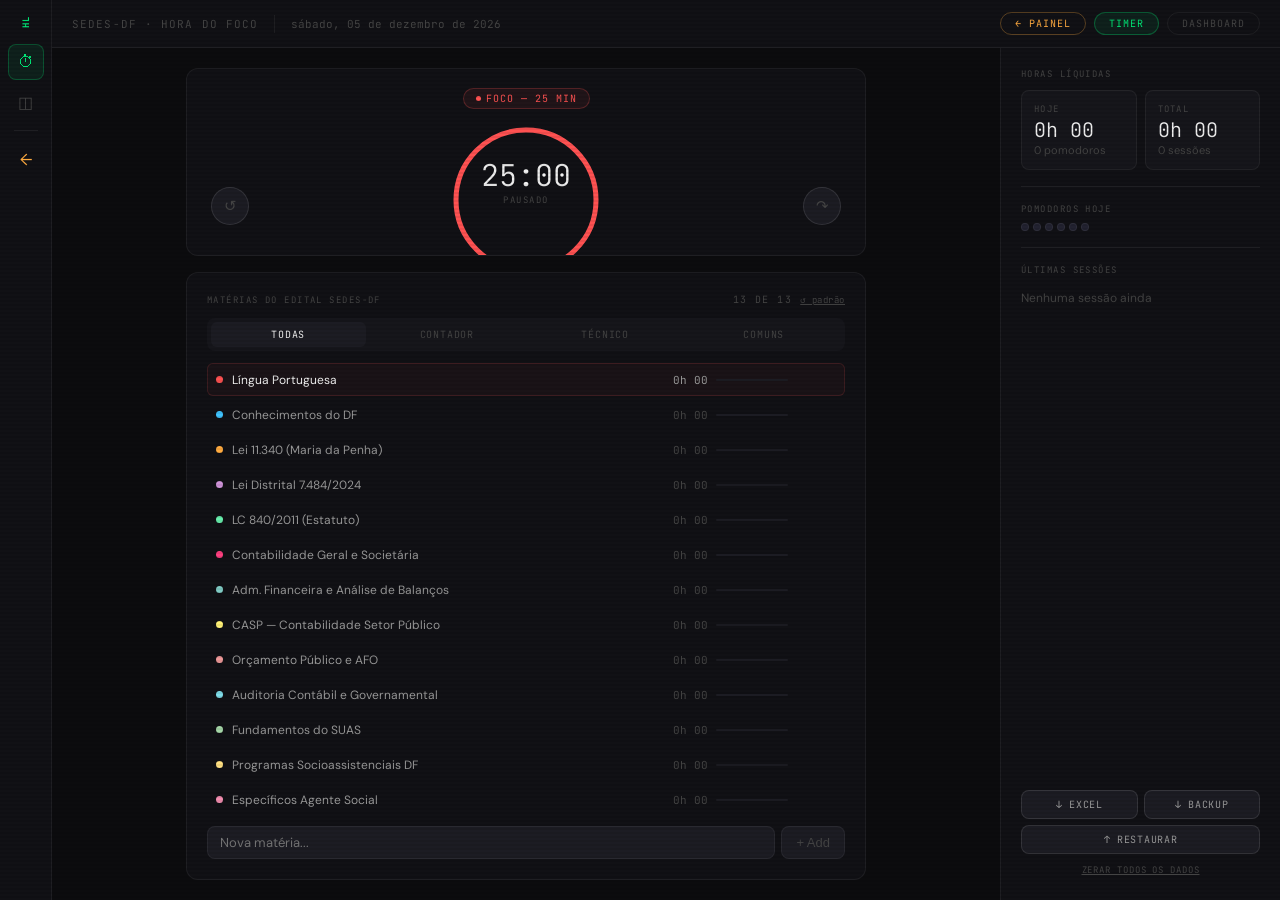
==== SEDES_FINAL/horas_liquidas.html @ ab7fcd1b "Setup inicial SEDES-DF 2026 com Hora do Foco" ====
<!DOCTYPE html>
<html lang="pt-BR">
<head>
<meta charset="UTF-8">
<meta name="viewport" content="width=device-width, initial-scale=1.0">
<title>SEDES-DF · Horas Líquidas</title>
<link rel="preconnect" href="https://fonts.googleapis.com">
<link href="https://fonts.googleapis.com/css2?family=JetBrains+Mono:wght@300;400;500;700&family=DM+Sans:ital,wght@0,300;0,400;0,500;1,400&display=swap" rel="stylesheet">
<style>
:root{
  --bg:#0c0c0e;--bg2:#111115;--bg3:#16161b;--bg4:#1c1c23;--bg5:#222230;
  --border:rgba(255,255,255,0.06);--border2:rgba(255,255,255,0.11);
  --text:#f0f0f0;--text2:#999;--text3:#444;--text4:#2a2a2a;
  --green:#00e676;--green2:#00b854;--green3:rgba(0,230,118,0.08);
  --blue:#40c4ff;--red:#ff5252;--amber:#ffab40;--purple:#ce93d8;
  --mono:'JetBrains Mono',monospace;--sans:'DM Sans',sans-serif;
  --r:12px;--r2:8px;
}
*{box-sizing:border-box;margin:0;padding:0}
html,body{height:100%;overflow:hidden}
body{background:var(--bg);color:var(--text);font-family:var(--sans);font-size:14px}
body::before{content:'';position:fixed;inset:0;background:repeating-linear-gradient(0deg,transparent,transparent 2px,rgba(0,0,0,.07) 2px,rgba(0,0,0,.07) 4px);pointer-events:none;z-index:9998}
.shell{display:grid;grid-template-columns:52px 1fr;grid-template-rows:100vh;height:100vh}
.sidebar{background:var(--bg2);border-right:1px solid var(--border);display:flex;flex-direction:column;align-items:center;padding:16px 0;gap:4px;z-index:100}
.sb-logo{font-family:var(--mono);font-size:9px;color:var(--green);letter-spacing:.12em;writing-mode:vertical-rl;transform:rotate(180deg);margin-bottom:12px;font-weight:700}
.sb-btn{width:36px;height:36px;border-radius:var(--r2);border:1px solid transparent;background:transparent;color:var(--text3);cursor:pointer;display:flex;align-items:center;justify-content:center;transition:all .15s;font-size:16px;text-decoration:none}
.sb-btn:hover{background:var(--bg4);color:var(--text2);border-color:var(--border)}
.sb-btn.active{background:var(--green3);border-color:rgba(0,230,118,.25);color:var(--green)}
.sb-sep{width:24px;height:1px;background:var(--border);margin:6px 0}
.main{display:grid;grid-template-rows:48px 1fr;overflow:hidden}
.topbar{background:var(--bg2);border-bottom:1px solid var(--border);display:flex;align-items:center;padding:0 20px;gap:16px}
.topbar-title{font-family:var(--mono);font-size:11px;color:var(--text3);letter-spacing:.1em}
.topbar-sep{width:1px;height:18px;background:var(--border)}
.topbar-date{font-family:var(--mono);font-size:11px;color:var(--text3)}
.topbar-right{margin-left:auto;display:flex;gap:8px;align-items:center}
.top-tab{font-family:var(--mono);font-size:10px;letter-spacing:.1em;text-transform:uppercase;padding:4px 14px;border-radius:100px;border:1px solid var(--border);background:transparent;color:var(--text3);cursor:pointer;transition:all .15s;text-decoration:none}
.top-tab:hover{color:var(--text2);border-color:var(--border2)}
.top-tab.active{background:var(--green3);border-color:rgba(0,230,118,.3);color:var(--green)}
.views{position:relative;overflow:hidden}
.view{position:absolute;inset:0;overflow-y:auto;display:none}
.view.active{display:block}
.timer-layout{display:grid;grid-template-columns:1fr 280px;height:100%}
.timer-left{padding:20px 24px;display:flex;flex-direction:column;gap:16px;overflow-y:auto;align-items:center}
.timer-left>*{width:100%;max-width:680px}
.timer-right{background:var(--bg2);border-left:1px solid var(--border);padding:20px;display:flex;flex-direction:column;gap:16px;overflow-y:auto}
.clock-card{background:var(--bg2);border:1px solid var(--border);border-radius:var(--r);padding:18px 24px;text-align:center;position:relative;overflow:hidden}
.clock-card.running{border-color:rgba(0,230,118,.2)}
.clock-card.running::after{content:'';position:absolute;top:0;left:50%;transform:translateX(-50%);width:160px;height:1px;background:linear-gradient(90deg,transparent,var(--green),transparent)}
.ring-wrap{position:relative;width:150px;height:150px;margin:0 auto 12px;cursor:pointer}
.ring-svg{width:150px;height:150px;transform:rotate(-90deg)}
.ring-track{fill:none;stroke:var(--bg4);stroke-width:5}
.ring-progress{fill:none;stroke:var(--red);stroke-width:5;stroke-linecap:round;stroke-dasharray:440;stroke-dashoffset:0;transition:stroke-dashoffset 1s linear,stroke .3s}
.ring-progress.focus{stroke:#ff5252}
.ring-progress.break-ring{stroke:var(--blue)}
.ring-center{position:absolute;top:50%;left:50%;transform:translate(-50%,-50%);text-align:center}
.ring-time{font-family:var(--mono);font-size:30px;font-weight:300;line-height:1;color:var(--text);transition:color .3s}
.ring-label{font-family:var(--mono);font-size:9px;letter-spacing:.16em;color:var(--text3);text-transform:uppercase;margin-top:4px}
.ring-wrap:hover .ring-play-icon{opacity:1!important}
.ring-play-icon{font-size:28px;color:var(--red);margin-top:6px;opacity:0;transition:opacity .2s;line-height:1}
.phase-pill{display:inline-flex;align-items:center;gap:5px;font-family:var(--mono);font-size:10px;letter-spacing:.1em;text-transform:uppercase;padding:3px 12px;border-radius:100px;border:1px solid rgba(255,82,82,.25);color:var(--red);background:rgba(255,82,82,.07);margin-bottom:16px}
.phase-pill.break{border-color:rgba(64,196,255,.25);color:var(--blue);background:rgba(64,196,255,.07)}
.pdot-anim{width:5px;height:5px;border-radius:50%;background:currentColor}
.pdot-anim.pulse{animation:pulse 1.2s ease-in-out infinite}
@keyframes pulse{0%,100%{opacity:1}50%{opacity:.25}}
.subj-sel-row{display:flex;align-items:center;gap:8px;justify-content:center;margin-bottom:16px}
.subj-sel-row label{font-size:12px;color:var(--text3)}
select.dark{background:var(--bg4);border:1px solid var(--border);color:var(--text);border-radius:var(--r2);padding:6px 12px;font-family:var(--sans);font-size:13px;outline:none;min-width:180px}
.dur-row{display:flex;gap:5px;justify-content:center}
.dur-btn{font-family:var(--mono);font-size:10px;letter-spacing:.07em;padding:3px 12px;border-radius:100px;border:1px solid var(--border);background:transparent;color:var(--text3);cursor:pointer;transition:all .15s}
.dur-btn:hover{color:var(--text2)}
.dur-btn.act{border-color:rgba(255,82,82,.3);color:var(--red);background:rgba(255,82,82,.07)}
.ring-row{display:flex;align-items:center;justify-content:center;gap:16px;margin-bottom:4px}
.ring-side-btn{width:38px;height:38px;border-radius:50%;background:var(--bg4);border:1px solid var(--border2);color:var(--text3);font-size:15px;cursor:pointer;display:flex;align-items:center;justify-content:center;transition:all .15s;flex-shrink:0}
.ring-side-btn:hover{background:var(--bg5);color:var(--text)}
.subj-panel{background:var(--bg2);border:1px solid var(--border);border-radius:var(--r);padding:20px}
.sec-title{font-family:var(--mono);font-size:9px;letter-spacing:.16em;text-transform:uppercase;color:var(--text3);margin-bottom:12px;display:flex;align-items:center;justify-content:space-between}
.subj-list{display:flex;flex-direction:column;gap:2px}
.srow{display:grid;grid-template-columns:8px 1fr auto 72px 16px 16px;align-items:center;gap:8px;padding:7px 8px;border-radius:6px;cursor:pointer;border:1px solid transparent;transition:all .15s}
.srow:hover{background:var(--bg4)}
.srow.sel{background:rgba(255,82,82,.04);border-color:rgba(255,82,82,.15)}
.sdot{width:7px;height:7px;border-radius:50%}
.sname{font-size:12px;color:var(--text2)}
.srow.sel .sname{color:var(--text)}
.stime{font-family:var(--mono);font-size:11px;color:var(--text3);text-align:right}
.srow.sel .stime{color:var(--text2)}
.sbar-wrap{height:2px;background:var(--bg4);border-radius:2px;overflow:hidden}
.sbar{height:2px;border-radius:2px}
.sdel{font-size:13px;color:var(--text4);cursor:pointer;opacity:0;transition:opacity .15s;text-align:center}
.srow:hover .sdel{opacity:1}
.sdel:hover{color:var(--red)}
.sedit{font-size:12px;color:var(--text4);cursor:pointer;opacity:0;transition:opacity .15s;text-align:center}
.srow:hover .sedit{opacity:1}
.sedit:hover{color:var(--amber)}
.sinput{background:var(--bg3);border:1px solid var(--amber);color:var(--text);border-radius:4px;padding:2px 6px;font-family:var(--sans);font-size:12px;width:100%;outline:none}
.add-row{display:flex;gap:6px;margin-top:10px}
input.dark{background:var(--bg4);border:1px solid var(--border);color:var(--text);border-radius:var(--r2);padding:7px 12px;font-family:var(--sans);font-size:13px;flex:1;outline:none}
.add-btn{background:var(--bg4);border:1px solid var(--border);color:var(--text3);border-radius:var(--r2);padding:7px 14px;font-size:13px;cursor:pointer;white-space:nowrap;transition:all .15s}
.add-btn:hover{color:var(--text);border-color:var(--border2)}
.stat-grid{display:grid;grid-template-columns:1fr 1fr;gap:8px}
.stat-c{background:var(--bg3);border:1px solid var(--border);border-radius:var(--r2);padding:12px}
.stat-lbl{font-family:var(--mono);font-size:9px;letter-spacing:.14em;text-transform:uppercase;color:var(--text3);margin-bottom:5px}
.stat-val{font-family:var(--mono);font-size:20px;font-weight:300;color:var(--text);line-height:1}
.stat-sub{font-size:11px;color:var(--text3);margin-top:3px}
.divider{border:none;border-top:1px solid var(--border)}
.pomo-wrap{display:flex;flex-wrap:wrap;gap:4px}
.pm{width:8px;height:8px;border-radius:50%;background:var(--bg5);border:1px solid var(--border)}
.pm.done{background:var(--red);border-color:rgba(255,82,82,.5)}
.hist-list{display:flex;flex-direction:column;gap:1px}
.hrow{display:flex;align-items:center;gap:6px;padding:5px 6px;border-radius:5px}
.hrow:hover{background:var(--bg3)}
.hname{flex:1;font-size:12px;color:var(--text3);white-space:nowrap;overflow:hidden;text-overflow:ellipsis;max-width:110px}
.hdur{font-family:var(--mono);font-size:11px;color:var(--red)}
.htime{font-family:var(--mono);font-size:10px;color:var(--text4);margin-left:auto}
.reset-lnk{font-family:var(--mono);font-size:9px;letter-spacing:.1em;text-transform:uppercase;color:var(--text3);background:none;border:none;cursor:pointer;text-decoration:underline;text-align:center;display:block;width:100%;padding:4px;margin-top:auto}
.reset-lnk:hover{color:var(--red)}
.btn{font-family:var(--mono);font-size:11px;letter-spacing:.07em;text-transform:uppercase;padding:9px 22px;border-radius:var(--r2);border:1px solid var(--border2);background:var(--bg4);color:var(--text2);cursor:pointer;transition:all .15s}
.btn:hover{color:var(--text);border-color:rgba(255,255,255,.18)}
.dash-wrap{padding:28px;max-width:900px}
.dash-h{font-family:var(--mono);font-size:10px;letter-spacing:.16em;text-transform:uppercase;color:var(--text3);margin-bottom:20px}
.dash-stats{display:grid;grid-template-columns:repeat(4,1fr);gap:10px;margin-bottom:24px}
.dsc{background:var(--bg2);border:1px solid var(--border);border-radius:var(--r);padding:18px}
.dsc-lbl{font-family:var(--mono);font-size:9px;letter-spacing:.14em;text-transform:uppercase;color:var(--text3);margin-bottom:6px}
.dsc-val{font-family:var(--mono);font-size:28px;font-weight:300;color:var(--text);line-height:1}
.dsc-sub{font-size:11px;color:var(--text3);margin-top:5px}
.bars-card{background:var(--bg2);border:1px solid var(--border);border-radius:var(--r);padding:20px;margin-bottom:16px}
.brow{display:flex;align-items:center;gap:12px;margin-bottom:8px}
.brow:last-child{margin-bottom:0}
.bname{font-size:12px;color:var(--text2);min-width:180px;white-space:nowrap;overflow:hidden;text-overflow:ellipsis}
.btrack{flex:1;background:var(--bg4);border-radius:2px;height:4px;overflow:hidden}
.bfill{height:4px;border-radius:2px;transition:width .6s cubic-bezier(.4,0,.2,1)}
.btime{font-family:var(--mono);font-size:11px;color:var(--text3);min-width:52px;text-align:right}
.hist-table{background:var(--bg2);border:1px solid var(--border);border-radius:var(--r);overflow:hidden}
.hist-table table{width:100%;border-collapse:collapse}
.hist-table th{font-family:var(--mono);font-size:9px;letter-spacing:.12em;text-transform:uppercase;color:var(--text3);padding:10px 16px;background:var(--bg3);text-align:left;border-bottom:1px solid var(--border)}
.hist-table td{padding:9px 16px;font-size:12px;border-bottom:1px solid var(--border);color:var(--text2)}
.hist-table tr:last-child td{border-bottom:none}
.td-m{font-family:var(--mono);font-size:11px}
.td-r{color:var(--red);font-weight:500}
.cargo-toggle{display:flex;gap:4px;padding:4px;background:var(--bg3);border-radius:var(--r2);margin-bottom:12px}
.cargo-toggle-btn{flex:1;background:transparent;border:none;color:var(--text3);font-family:var(--mono);font-size:10px;letter-spacing:.08em;padding:6px 8px;border-radius:6px;cursor:pointer;text-transform:uppercase}
.cargo-toggle-btn.act{background:var(--bg4);color:var(--text)}
@media(max-width:720px){
  .shell{grid-template-columns:1fr}
  .sidebar{display:none}
  .timer-layout{grid-template-columns:1fr}
  .timer-right{border-left:none;border-top:1px solid var(--border)}
  .dash-stats{grid-template-columns:1fr 1fr}
}
</style>
</head>
<body>
<div class="shell">
  <div class="sidebar">
    <span class="sb-logo">HL</span>
    <button class="sb-btn active" id="sb0" onclick="showView('timer')" title="Timer">⏱</button>
    <button class="sb-btn" id="sb1" onclick="showView('dash')" title="Dashboard">◫</button>
    <div class="sb-sep"></div>
    <a class="sb-btn" href="prioridade.html" title="Voltar ao Painel SEDES" style="color:var(--amber)">←</a>
  </div>
  <div class="main">
    <div class="topbar">
      <span class="topbar-title">SEDES-DF · HORA DO FOCO</span>
      <div class="topbar-sep"></div>
      <span class="topbar-date" id="top-date"></span>
      <div class="topbar-right">
        <a class="top-tab" href="prioridade.html" style="color:var(--amber);border-color:rgba(255,171,64,.3)">← Painel</a>
        <button class="top-tab active" id="tt0" onclick="showView('timer')">Timer</button>
        <button class="top-tab" id="tt1" onclick="showView('dash')">Dashboard</button>
      </div>
    </div>
    <div class="views">

      <div class="view active" id="v-timer">
        <div class="timer-layout">
          <div class="timer-left">
            <div class="clock-card" id="clock-card">
              <div class="phase-pill" id="phase-pill">
                <div class="pdot-anim" id="pdot"></div>
                <span id="phase-txt">Foco — 25 min</span>
              </div>
              <div class="ring-row">
                <button class="ring-side-btn" onclick="resetTimer()" title="Resetar">↺</button>
                <div class="ring-wrap" onclick="toggleTimer()" title="Clique para iniciar/pausar">
                  <svg class="ring-svg" viewBox="0 0 150 150">
                    <circle class="ring-track" cx="75" cy="75" r="70"/>
                    <circle class="ring-progress focus" id="ring" cx="75" cy="75" r="70"/>
                  </svg>
                  <div class="ring-center">
                    <div class="ring-time" id="ring-time">25:00</div>
                    <div class="ring-label" id="ring-lbl">PAUSADO</div>
                    <div class="ring-play-icon" id="ring-play-icon">▶</div>
                  </div>
                </div>
                <button class="ring-side-btn" onclick="skipPhase()" title="Pular fase">↷</button>
              </div>
              <div class="subj-sel-row">
                <label>Matéria</label>
                <select class="dark" id="cur-subj"></select>
              </div>
              <div class="dur-row">
                <button class="dur-btn act" id="d25" onclick="setDur(25)">25 min</button>
                <button class="dur-btn" id="d45" onclick="setDur(45)">45 min</button>
                <button class="dur-btn" id="d50" onclick="setDur(50)">50 min</button>
              </div>
            </div>
            <div class="subj-panel">
              <div class="sec-title">
                <span>Matérias do edital SEDES-DF</span>
                <span style="display:flex;gap:8px;align-items:center">
                  <span id="subj-count" style="font-size:10px;color:var(--text3)"></span>
                  <button onclick="restoreDefaults()" style="font-family:var(--mono);font-size:9px;color:var(--text3);background:none;border:none;cursor:pointer;text-decoration:underline;letter-spacing:.06em" title="Restaurar matérias do edital">↺ padrão</button>
                </span>
              </div>
              <div class="cargo-toggle">
                <button class="cargo-toggle-btn act" id="cgall" onclick="setFilter('all')">Todas</button>
                <button class="cargo-toggle-btn" id="cgcont" onclick="setFilter('contador')">Contador</button>
                <button class="cargo-toggle-btn" id="cgtec" onclick="setFilter('tecnico')">Técnico</button>
                <button class="cargo-toggle-btn" id="cgcom" onclick="setFilter('comum')">Comuns</button>
              </div>
              <div class="subj-list" id="subj-list"></div>
              <div class="add-row">
                <input class="dark" id="new-subj" placeholder="Nova matéria..."/>
                <button class="add-btn" onclick="addSubj()">+ Add</button>
              </div>
            </div>
          </div>
          <div class="timer-right">
            <div>
              <div class="sec-title" style="margin-bottom:10px">Horas líquidas</div>
              <div class="stat-grid">
                <div class="stat-c">
                  <div class="stat-lbl">Hoje</div>
                  <div class="stat-val" id="s-hoje">0h 00</div>
                  <div class="stat-sub" id="s-hoje-sub">0 pomodoros</div>
                </div>
                <div class="stat-c">
                  <div class="stat-lbl">Total</div>
                  <div class="stat-val" id="s-total">0h 00</div>
                  <div class="stat-sub" id="s-total-sub">0 sessões</div>
                </div>
              </div>
            </div>
            <hr class="divider">
            <div>
              <div class="sec-title" style="margin-bottom:8px">Pomodoros hoje</div>
              <div class="pomo-wrap" id="pomo-dots"></div>
            </div>
            <hr class="divider">
            <div style="flex:1">
              <div class="sec-title" style="margin-bottom:8px">Últimas sessões</div>
              <div class="hist-list" id="hist-list"></div>
            </div>
            <div style="display:flex;flex-direction:column;gap:6px;margin-top:auto">
              <div style="display:grid;grid-template-columns:1fr 1fr;gap:6px">
                <button class="btn" style="font-size:10px;padding:7px 8px" onclick="exportExcel()" title="Exportar para Excel">↓ Excel</button>
                <button class="btn" style="font-size:10px;padding:7px 8px" onclick="exportBackup()" title="Salvar backup JSON">↓ Backup</button>
              </div>
              <label class="btn" style="font-size:10px;padding:7px 8px;text-align:center;cursor:pointer">
                ↑ Restaurar
                <input type="file" accept=".json" id="import-inp" style="display:none" onchange="importBackup(event)"/>
              </label>
              <button class="reset-lnk" onclick="resetAll()">Zerar todos os dados</button>
            </div>
          </div>
        </div>
      </div>

      <div class="view" id="v-dash">
        <div class="dash-wrap">
          <div class="dash-h">Dashboard — Horas SEDES-DF 2026</div>
          <div class="dash-stats">
            <div class="dsc">
              <div class="dsc-lbl">Total acumulado</div>
              <div class="dsc-val" id="d-total">0h 00</div>
              <div class="dsc-sub" id="d-total-s">0 sessões</div>
            </div>
            <div class="dsc">
              <div class="dsc-lbl">Hoje</div>
              <div class="dsc-val" id="d-hoje">0h 00</div>
              <div class="dsc-sub" id="d-hoje-s">0 pomodoros</div>
            </div>
            <div class="dsc">
              <div class="dsc-lbl">Meta diária</div>
              <div class="dsc-val" id="d-meta-pct" style="font-size:28px">—</div>
              <div class="dsc-sub" style="display:flex;align-items:center;gap:4px">
                <input id="meta-inp" class="dark" style="width:58px;padding:2px 6px;font-size:11px" placeholder="min" oninput="saveMeta()"/>
                <span style="font-size:11px;color:var(--text3)">min/dia</span>
              </div>
            </div>
            <div class="dsc">
              <div class="dsc-lbl">Prova SEDES</div>
              <div class="dsc-val" id="d-dias" style="font-size:28px">—</div>
              <div class="dsc-sub">06/09/2026</div>
            </div>
          </div>
          <div class="bars-card">
            <div class="sec-title" style="margin-bottom:14px">Horas por matéria</div>
            <div id="d-bars"></div>
          </div>
          <div class="hist-table">
            <table>
              <thead><tr><th>Matéria</th><th>Duração</th><th>Horário</th></tr></thead>
              <tbody id="d-hist"></tbody>
            </table>
          </div>
        </div>
      </div>
    </div>
  </div>
</div>

<script>
const C=['#ff5252','#40c4ff','#ffab40','#ce93d8','#69f0ae','#ff4081','#80cbc4','#fff176','#ef9a9a','#80deea','#a5d6a7','#ffe082','#f48fb1','#90caf9','#a5d6a7','#fff59d','#ffcc80'];

// === DEFAULT SUBJECTS por cargo (matérias do edital SEDES-DF 2026) ===
const DEFAULT_SUBJECTS=[
  // Comuns (ambos cargos)
  {name:'Língua Portuguesa',min:0,grupo:'comum'},
  {name:'Conhecimentos do DF',min:0,grupo:'comum'},
  {name:'Lei 11.340 (Maria da Penha)',min:0,grupo:'comum'},
  {name:'Lei Distrital 7.484/2024',min:0,grupo:'comum'},
  {name:'LC 840/2011 (Estatuto)',min:0,grupo:'comum'},
  // Contador (Específicas)
  {name:'Contabilidade Geral e Societária',min:0,grupo:'contador'},
  {name:'Adm. Financeira e Análise de Balanços',min:0,grupo:'contador'},
  {name:'CASP — Contabilidade Setor Público',min:0,grupo:'contador'},
  {name:'Orçamento Público e AFO',min:0,grupo:'contador'},
  {name:'Auditoria Contábil e Governamental',min:0,grupo:'contador'},
  // Técnico (Específicas)
  {name:'Fundamentos do SUAS',min:0,grupo:'tecnico'},
  {name:'Programas Socioassistenciais DF',min:0,grupo:'tecnico'},
  {name:'Específicos Agente Social',min:0,grupo:'tecnico'},
];

const STORAGE_KEY='hl_sedes_df_2026';
const PROVA_DATE='2026-09-06';

let S={subjects:[],todayMin:0,totalMin:0,todayPomos:0,totalSessions:0,history:[],dur:25,meta:0,filter:'all'};
let running=false,isBreak=false,secs=25*60,timer=null,sessStart=null;

function load(){
  try{
    const raw=localStorage.getItem(STORAGE_KEY);
    if(raw){
      const p=JSON.parse(raw);
      const today=new Date().toDateString();
      if(p.lastDate!==today){p.todayMin=0;p.todayPomos=0;}
      S={...S,...p};
    }
  }catch(e){console.warn('Erro:',e);}
  if(!Array.isArray(S.subjects)||S.subjects.length===0){
    S.subjects=DEFAULT_SUBJECTS.map(s=>({...s}));
  }
  S.subjects=S.subjects.map(s=>({name:s.name||'Sem nome',min:typeof s.min==='number'?s.min:0,grupo:s.grupo||'comum'}));
  S.todayMin=Number(S.todayMin)||0;S.totalMin=Number(S.totalMin)||0;
  S.todayPomos=Number(S.todayPomos)||0;S.totalSessions=Number(S.totalSessions)||0;
  S.dur=Number(S.dur)||25;
  if(!Array.isArray(S.history))S.history=[];
  if(!S.filter)S.filter='all';
  secs=S.dur*60;
  const mi=document.getElementById('meta-inp');if(mi&&S.meta)mi.value=S.meta;
}
function save(){S.lastDate=new Date().toDateString();try{localStorage.setItem(STORAGE_KEY,JSON.stringify(S));}catch(e){}}
function fmt(m){const h=Math.floor(m/60);return h+'h '+String(m%60).padStart(2,'0');}
function fmtClock(s){return String(Math.floor(s/60)).padStart(2,'0')+':'+String(s%60).padStart(2,'0');}
function daysUntil(d){const t=new Date(d+'T00:00:00');const n=new Date();n.setHours(0,0,0,0);return Math.max(0,Math.round((t-n)/86400000));}

function setFilter(f){S.filter=f;save();['all','contador','tecnico','comum'].forEach(k=>{const el=document.getElementById('cg'+(k==='all'?'all':k==='comum'?'com':k.slice(0,4)));if(el)el.className='cargo-toggle-btn'+(f===k?' act':'');});renderSubjects();}

function renderClock(){
  const total=(isBreak?5:S.dur)*60;const pct=Math.round(secs/total*100);
  const el=document.getElementById('ring');
  if(el){el.style.strokeDashoffset=440*(1-pct/100);el.className='ring-progress '+(isBreak?'break-ring':'focus');el.style.stroke=isBreak?'var(--green)':'var(--red)';}
  const rt=document.getElementById('ring-time');if(rt){rt.textContent=fmtClock(secs);rt.style.color=running&&isBreak?'var(--green)':running&&!isBreak?'var(--red)':'var(--text)';}
  const rl=document.getElementById('ring-lbl');if(rl){rl.textContent=running?(isBreak?'PAUSA':'FOCUS'):'PAUSADO';}
  const cc=document.getElementById('clock-card');if(cc)cc.className='clock-card'+(running&&!isBreak?' running':'');
  const pp=document.getElementById('phase-pill');if(pp)pp.className='phase-pill'+(isBreak?' break':'');
  const pd=document.getElementById('pdot');if(pd)pd.className='pdot-anim'+(running?' pulse':'');
  const ptxt=document.getElementById('phase-txt');if(ptxt)ptxt.textContent=isBreak?'Pausa — 5 min':'Foco — '+S.dur+' min';
  const pi=document.getElementById('ring-play-icon');if(pi){pi.textContent=running?'⏸':'▶';pi.style.color=isBreak?'var(--green)':'var(--red)';pi.style.opacity=running?'0.7':'0';}
}

function renderStats(){
  document.getElementById('s-hoje').textContent=fmt(S.todayMin);
  document.getElementById('s-hoje-sub').textContent=S.todayPomos+' pomodoro'+(S.todayPomos!==1?'s':'');
  document.getElementById('s-total').textContent=fmt(S.totalMin);
  document.getElementById('s-total-sub').textContent=S.totalSessions+' sessões';
  const dots=document.getElementById('pomo-dots');const n=Math.max(S.todayPomos,6);
  dots.innerHTML=Array.from({length:n},(_,i)=>'<div class="pm'+(i<S.todayPomos?' done':'')+'"></div>').join('');
}

function getFiltered(){
  if(S.filter==='all')return S.subjects.map((s,i)=>({...s,_i:i}));
  return S.subjects.map((s,i)=>({...s,_i:i})).filter(s=>s.grupo===S.filter);
}

function renderSubjects(){
  const sel=document.getElementById('cur-subj');
  const prev=sel.value;
  const filt=getFiltered();
  sel.innerHTML=filt.map(s=>'<option value="'+s._i+'">'+s.name+'</option>').join('');
  if(prev!==''&&filt.find(s=>s._i==parseInt(prev)))sel.value=prev;
  document.getElementById('subj-count').textContent=filt.length+' de '+S.subjects.length;
  const max=Math.max(...S.subjects.map(s=>s.min),1);
  const si=parseInt(sel.value);
  document.getElementById('subj-list').innerHTML=filt.map(s=>{
    const pct=Math.round(s.min/max*100);const col=C[s._i%C.length];
    return '<div class="srow'+(s._i===si?' sel':'')+'" onclick="selSubj('+s._i+')">'+
      '<div class="sdot" style="background:'+col+'"></div>'+
      '<span class="sname">'+s.name+'</span>'+
      '<span class="stime">'+fmt(s.min)+'</span>'+
      '<div class="sbar-wrap"><div class="sbar" style="width:'+pct+'%;background:'+col+'"></div></div>'+
      '<span class="sedit" onclick="event.stopPropagation();editSubj('+s._i+')" title="Renomear">✎</span>'+
      '<span class="sdel" onclick="event.stopPropagation();delSubj('+s._i+')">×</span>'+
    '</div>';
  }).join('');
}

function selSubj(i){document.getElementById('cur-subj').value=i;renderSubjects();}

function renderHistory(){
  const el=document.getElementById('hist-list');
  if(!S.history.length){el.innerHTML='<div style="font-size:12px;color:var(--text3);padding:6px 0">Nenhuma sessão ainda</div>';return;}
  el.innerHTML=[...S.history].reverse().slice(0,10).map(h=>
    '<div class="hrow"><span class="hname">'+h.subj+'</span><span class="hdur">'+h.dur+'min</span><span class="htime">'+h.time+'</span></div>'
  ).join('');
}

function renderDashboard(){
  const liveMin=(running&&sessStart&&!isBreak)?Math.floor((Date.now()-sessStart)/60000)-(S._lastRecMin||0):0;
  const liveLabel=liveMin>0?' +'+liveMin+'min ao vivo':'';
  document.getElementById('d-total').textContent=fmt(S.totalMin+liveMin);
  document.getElementById('d-total-s').textContent=S.totalSessions+' sessões'+liveLabel;
  document.getElementById('d-hoje').textContent=fmt(S.todayMin+liveMin);
  document.getElementById('d-hoje-s').textContent=S.todayPomos+' pomodoros'+liveLabel;
  const meta=S.meta||0;
  const pct=meta>0?Math.min(Math.round(S.todayMin/meta*100),999):0;
  const mpEl=document.getElementById('d-meta-pct');
  mpEl.textContent=meta>0?pct+'%':'—';
  mpEl.style.color=pct>=100?'var(--green)':pct>=50?'var(--amber)':'var(--text)';
  document.getElementById('d-dias').textContent=daysUntil(PROVA_DATE);
  const curIdx=running&&sessStart&&!isBreak?parseInt(document.getElementById('cur-subj').value)||0:-1;
  const liveForSubj=(running&&sessStart&&!isBreak)?Math.floor((Date.now()-sessStart)/60000)-(S._lastRecMin||0):0;
  const swl=S.subjects.map((s,i)=>({...s,min:s.min+(i===curIdx?liveForSubj:0)}));
  const max=Math.max(...swl.map(s=>s.min),1);
  const sorted=[...swl].map((s,i)=>({...s,_i:i})).sort((a,b)=>b.min-a.min);
  document.getElementById('d-bars').innerHTML=sorted.map(s=>{
    const col=C[s._i%C.length];const pct=Math.round(s.min/max*100);
    const isLive=s._i===curIdx&&liveForSubj>0;
    return '<div class="brow"><span class="bname">'+s.name+(isLive?' <span style="font-size:9px;color:var(--green);font-family:var(--mono)">● AO VIVO</span>':'')+'</span><div class="btrack"><div class="bfill" style="width:'+pct+'%;background:'+col+(isLive?';box-shadow:0 0 6px '+col:'')+'"></div></div><span class="btime">'+fmt(s.min)+'</span></div>';
  }).join('');
  const tbody=document.getElementById('d-hist');
  if(!S.history.length){tbody.innerHTML='<tr><td colspan="3" style="color:var(--text3);text-align:center;padding:20px">Nenhuma sessão</td></tr>';return;}
  tbody.innerHTML=[...S.history].reverse().slice(0,40).map(h=>
    '<tr><td>'+h.subj+'</td><td class="td-m td-r">'+h.dur+' min</td><td class="td-m">'+h.time+'</td></tr>'
  ).join('');
}

function record(mins){
  if(mins<=0)return;
  const i=parseInt(document.getElementById('cur-subj').value)||0;
  const name=S.subjects[i]?S.subjects[i].name:'Geral';
  S.subjects[i].min+=mins;S.todayMin+=mins;S.totalMin+=mins;
  if(mins>=S.dur){
    S.todayPomos++;S.totalSessions++;
    const t=new Date();
    S.history.push({subj:name,dur:mins,time:t.toLocaleTimeString('pt-BR',{hour:'2-digit',minute:'2-digit'})});
    if(S.history.length>100)S.history=S.history.slice(-100);
  }
  save();renderStats();renderSubjects();renderHistory();
}

function toggleTimer(){
  if(running){
    clearInterval(timer);running=false;
    if(sessStart&&!isBreak){
      const e=Math.floor((Date.now()-sessStart)/1000);
      const m=e>=30?Math.max(1,Math.round(e/60)):0;
      if(m>0)record(m);
    }
    sessStart=null;
  }else{
    running=true;sessStart=Date.now();S._lastRecMin=0;
    timer=setInterval(tick,1000);
  }
  renderClock();
}

function tick(){
  secs--;
  if(!isBreak&&sessStart){
    const elapsed=Math.floor((Date.now()-sessStart)/60000);
    if(elapsed>0&&elapsed>S._lastRecMin){record(1);S._lastRecMin=elapsed;}
  }
  if(secs<=0){
    clearInterval(timer);running=false;
    if(!isBreak){
      const rem=S.dur-(S._lastRecMin||0);
      if(rem>0)record(rem);
      S._lastRecMin=0;sessStart=null;
      isBreak=true;secs=5*60;
      setTimeout(()=>{running=true;sessStart=Date.now();S._lastRecMin=0;timer=setInterval(tick,1000);renderClock();},500);
    }else{isBreak=false;secs=S.dur*60;sessStart=null;S._lastRecMin=0;}
  }
  renderClock();
}

function skipPhase(){
  clearInterval(timer);
  if(running&&sessStart&&!isBreak){
    const rem=Math.floor((Date.now()-sessStart)/60000)-(S._lastRecMin||0);
    if(rem>0)record(rem);
  }
  S._lastRecMin=0;running=false;sessStart=null;
  isBreak=!isBreak;secs=(isBreak?5:S.dur)*60;renderClock();
}

function resetTimer(){clearInterval(timer);running=false;isBreak=false;sessStart=null;S._lastRecMin=0;secs=S.dur*60;renderClock();}

function setDur(d){
  if(running)return;
  S.dur=d;secs=d*60;save();
  ['d25','d45','d50'].forEach(id=>{document.getElementById(id).className='dur-btn';});
  document.getElementById('d'+d).className='dur-btn act';renderClock();
}

function editSubj(i){
  const rows=document.getElementById('subj-list').querySelectorAll('.srow');
  let row=null;rows.forEach(r=>{if(r.outerHTML.indexOf('selSubj('+i+')')>0)row=r;});
  if(!row)row=rows[i];if(!row)return;
  const nameEl=row.querySelector('.sname');const cur=S.subjects[i].name;
  const inp=document.createElement('input');inp.className='sinput';inp.value=cur;inp.style.gridColumn='2';
  nameEl.replaceWith(inp);inp.focus();inp.select();
  function commit(){
    const v=inp.value.trim();
    if(v&&v!==cur){
      S.history=S.history.map(h=>h.subj===cur?{...h,subj:v}:h);
      S.subjects[i].name=v;save();
    }
    renderSubjects();
  }
  inp.addEventListener('blur',commit);
  inp.addEventListener('keydown',e=>{if(e.key==='Enter')inp.blur();if(e.key==='Escape'){inp.value=cur;inp.blur();}});
}

function restoreDefaults(){
  if(S.subjects.length>0&&!confirm('Adiciona matérias padrão do edital SEDES mantendo as que você já tem. Confirmar?'))return;
  DEFAULT_SUBJECTS.forEach(def=>{if(!S.subjects.find(s=>s.name===def.name))S.subjects.push({...def});});
  save();renderSubjects();
}

function addSubj(){
  const inp=document.getElementById('new-subj');
  const n=inp.value.trim();if(!n)return;
  S.subjects.push({name:n,min:0,grupo:'comum'});inp.value='';save();renderSubjects();
}
document.getElementById('new-subj').addEventListener('keydown',e=>{if(e.key==='Enter')addSubj();});

function delSubj(i){if(!confirm('Remover "'+S.subjects[i].name+'"?'))return;S.subjects.splice(i,1);save();renderSubjects();}

function resetAll(){
  if(!confirm('Zerar todos os dados?'))return;
  clearInterval(timer);running=false;isBreak=false;sessStart=null;
  S={subjects:DEFAULT_SUBJECTS.map(s=>({...s})),todayMin:0,totalMin:0,todayPomos:0,totalSessions:0,history:[],dur:25,meta:S.meta||0,filter:'all'};
  secs=25*60;save();renderClock();renderStats();renderSubjects();renderHistory();
}

function saveMeta(){S.meta=parseInt(document.getElementById('meta-inp').value)||0;save();}

function showView(v){
  ['timer','dash'].forEach((n,i)=>{
    document.getElementById('v-'+n).className='view'+(v===n?' active':'');
    document.getElementById('tt'+i).className='top-tab'+(v===n?' active':'');
    document.getElementById('sb'+i).className='sb-btn'+(v===n?' active':'');
  });
  if(v==='dash')renderDashboard();
}

function exportExcel(){
  const bom='﻿';
  let csv='Matéria;Duração (min);Horário\n';
  if(S.history.length)[...S.history].reverse().forEach(h=>{csv+='"'+h.subj+'";'+h.dur+';"'+h.time+'"\n';});
  csv+='\nResumo por matéria\nMatéria;Total (min);Total formatado\n';
  S.subjects.forEach(s=>{csv+='"'+s.name+'";'+s.min+';"'+fmt(s.min)+'"\n';});
  csv+='\nTotal geral;'+S.totalMin+';"'+fmt(S.totalMin)+'"\nSessões totais;'+S.totalSessions+';\n';
  const blob=new Blob([bom+csv],{type:'text/csv;charset=utf-8'});
  const a=document.createElement('a');a.href=URL.createObjectURL(blob);
  a.download='sedes_horas_'+new Date().toISOString().slice(0,10)+'.csv';a.click();URL.revokeObjectURL(a.href);
}

function exportBackup(){
  const data=JSON.stringify({...S,exportedAt:new Date().toISOString()},null,2);
  const blob=new Blob([data],{type:'application/json'});
  const a=document.createElement('a');a.href=URL.createObjectURL(blob);
  a.download='sedes_backup_'+new Date().toISOString().slice(0,10)+'.json';a.click();URL.revokeObjectURL(a.href);
}

function importBackup(e){
  const file=e.target.files[0];if(!file)return;
  const r=new FileReader();
  r.onload=ev=>{
    try{
      const d=JSON.parse(ev.target.result);
      if(!d.subjects||!Array.isArray(d.subjects)){alert('Arquivo inválido.');return;}
      if(!confirm('Substituir todos os dados pelo backup?'))return;
      clearInterval(timer);running=false;isBreak=false;sessStart=null;
      S={...S,...d};secs=S.dur*60;save();
      renderClock();renderStats();renderSubjects();renderHistory();
      alert('Backup restaurado!');
    }catch(err){alert('Erro: '+err.message);}
  };
  r.readAsText(file);e.target.value='';
}

function updateDate(){const d=new Date();document.getElementById('top-date').textContent=d.toLocaleDateString('pt-BR',{weekday:'long',day:'2-digit',month:'long',year:'numeric'});}

load();
renderClock();renderStats();renderSubjects();renderHistory();updateDate();
document.getElementById('d'+S.dur).className='dur-btn act';
document.getElementById('meta-inp').value=S.meta||'';
setFilter(S.filter);
setInterval(updateDate,60000);
</script>
</body>
</html>
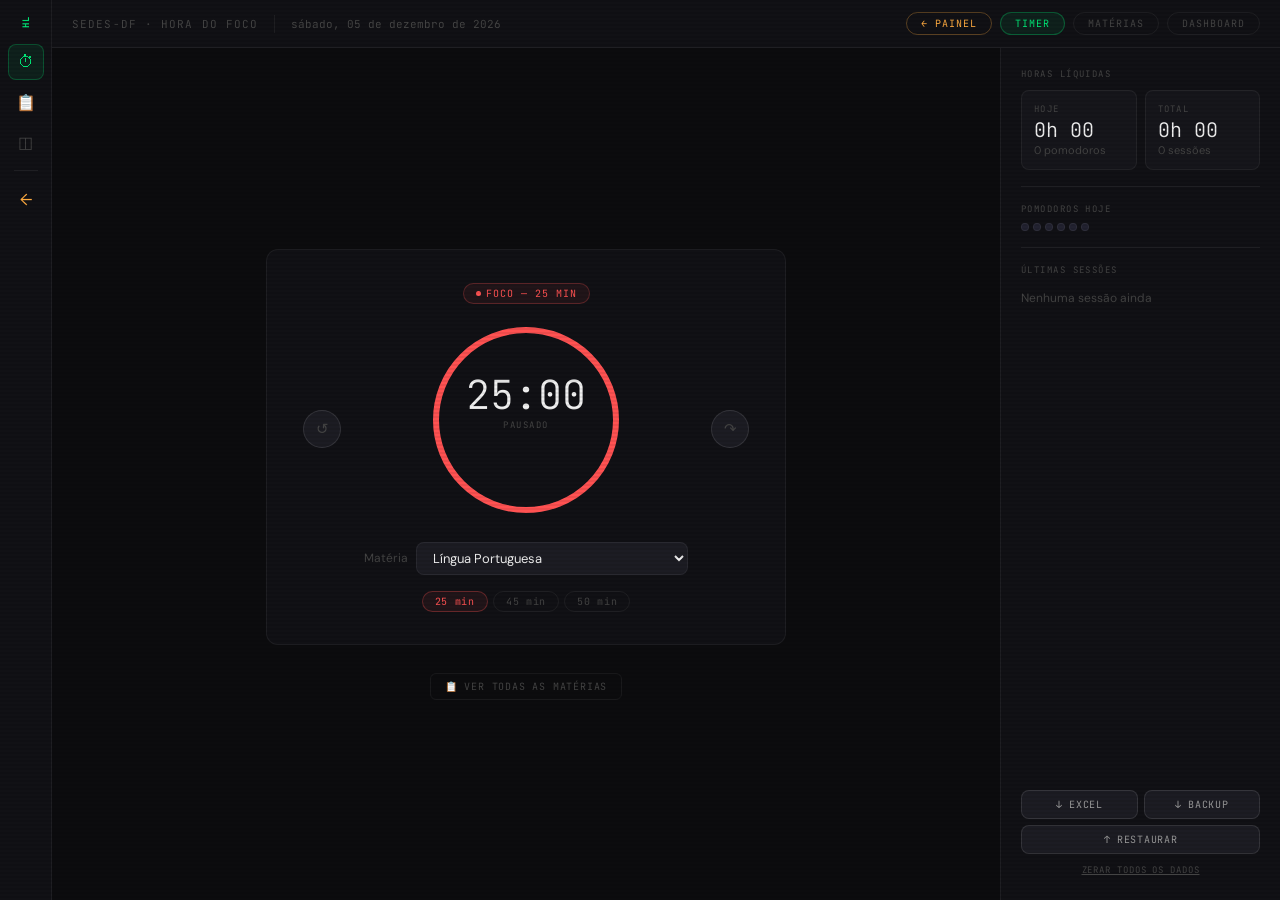
==== commit 04445d49: "Atualizacao SEDES-DF 2026 (Claude)" ====
--- a/SEDES_FINAL/horas_liquidas.html
+++ b/SEDES_FINAL/horas_liquidas.html
@@ -40,20 +40,27 @@
 .view{position:absolute;inset:0;overflow-y:auto;display:none}
 .view.active{display:block}
 .timer-layout{display:grid;grid-template-columns:1fr 280px;height:100%}
-.timer-left{padding:20px 24px;display:flex;flex-direction:column;gap:16px;overflow-y:auto;align-items:center}
-.timer-left>*{width:100%;max-width:680px}
+.timer-left{padding:28px;display:flex;flex-direction:column;gap:20px;overflow-y:auto;align-items:center;justify-content:center}
+.timer-left>*{width:100%;max-width:520px}
 .timer-right{background:var(--bg2);border-left:1px solid var(--border);padding:20px;display:flex;flex-direction:column;gap:16px;overflow-y:auto}
-.clock-card{background:var(--bg2);border:1px solid var(--border);border-radius:var(--r);padding:18px 24px;text-align:center;position:relative;overflow:hidden}
+.clock-card{background:var(--bg2);border:1px solid var(--border);border-radius:var(--r);padding:32px 36px;text-align:center;position:relative;overflow:hidden}
 .clock-card.running{border-color:rgba(0,230,118,.2)}
 .clock-card.running::after{content:'';position:absolute;top:0;left:50%;transform:translateX(-50%);width:160px;height:1px;background:linear-gradient(90deg,transparent,var(--green),transparent)}
-.ring-wrap{position:relative;width:150px;height:150px;margin:0 auto 12px;cursor:pointer}
-.ring-svg{width:150px;height:150px;transform:rotate(-90deg)}
-.ring-track{fill:none;stroke:var(--bg4);stroke-width:5}
-.ring-progress{fill:none;stroke:var(--red);stroke-width:5;stroke-linecap:round;stroke-dasharray:440;stroke-dashoffset:0;transition:stroke-dashoffset 1s linear,stroke .3s}
+.ring-wrap{position:relative;width:200px;height:200px;margin:0 auto 18px;cursor:pointer}
+.ring-svg{width:200px;height:200px;transform:rotate(-90deg)}
+.ring-track{fill:none;stroke:var(--bg4);stroke-width:6}
+.ring-progress{fill:none;stroke:var(--red);stroke-width:6;stroke-linecap:round;stroke-dasharray:565;stroke-dashoffset:0;transition:stroke-dashoffset 1s linear,stroke .3s}
 .ring-progress.focus{stroke:#ff5252}
 .ring-progress.break-ring{stroke:var(--blue)}
 .ring-center{position:absolute;top:50%;left:50%;transform:translate(-50%,-50%);text-align:center}
-.ring-time{font-family:var(--mono);font-size:30px;font-weight:300;line-height:1;color:var(--text);transition:color .3s}
+.ring-time{font-family:var(--mono);font-size:40px;font-weight:300;line-height:1;color:var(--text);transition:color .3s}
+/* Aba Matérias (full screen) */
+.subj-view-wrap{padding:28px;max-width:980px;margin:0 auto;height:100%;display:flex;flex-direction:column;gap:16px;overflow-y:auto}
+.subj-view-wrap .subj-panel{padding:24px}
+.subj-view-wrap .subj-list{gap:4px}
+.subj-view-wrap .srow{padding:10px 12px}
+.subj-view-wrap .sname{font-size:13px}
+.subj-view-wrap .stime{font-size:12px}
 .ring-label{font-family:var(--mono);font-size:9px;letter-spacing:.16em;color:var(--text3);text-transform:uppercase;margin-top:4px}
 .ring-wrap:hover .ring-play-icon{opacity:1!important}
 .ring-play-icon{font-size:28px;color:var(--red);margin-top:6px;opacity:0;transition:opacity .2s;line-height:1}
@@ -153,7 +160,8 @@
   <div class="sidebar">
     <span class="sb-logo">HL</span>
     <button class="sb-btn active" id="sb0" onclick="showView('timer')" title="Timer">⏱</button>
-    <button class="sb-btn" id="sb1" onclick="showView('dash')" title="Dashboard">◫</button>
+    <button class="sb-btn" id="sb1" onclick="showView('mat')" title="Matérias">📋</button>
+    <button class="sb-btn" id="sb2" onclick="showView('dash')" title="Dashboard">◫</button>
     <div class="sb-sep"></div>
     <a class="sb-btn" href="prioridade.html" title="Voltar ao Painel SEDES" style="color:var(--amber)">←</a>
   </div>
@@ -165,7 +173,8 @@
       <div class="topbar-right">
         <a class="top-tab" href="prioridade.html" style="color:var(--amber);border-color:rgba(255,171,64,.3)">← Painel</a>
         <button class="top-tab active" id="tt0" onclick="showView('timer')">Timer</button>
-        <button class="top-tab" id="tt1" onclick="showView('dash')">Dashboard</button>
+        <button class="top-tab" id="tt1" onclick="showView('mat')">Matérias</button>
+        <button class="top-tab" id="tt2" onclick="showView('dash')">Dashboard</button>
       </div>
     </div>
     <div class="views">
@@ -181,9 +190,9 @@
               <div class="ring-row">
                 <button class="ring-side-btn" onclick="resetTimer()" title="Resetar">↺</button>
                 <div class="ring-wrap" onclick="toggleTimer()" title="Clique para iniciar/pausar">
-                  <svg class="ring-svg" viewBox="0 0 150 150">
-                    <circle class="ring-track" cx="75" cy="75" r="70"/>
-                    <circle class="ring-progress focus" id="ring" cx="75" cy="75" r="70"/>
+                  <svg class="ring-svg" viewBox="0 0 200 200">
+                    <circle class="ring-track" cx="100" cy="100" r="90"/>
+                    <circle class="ring-progress focus" id="ring" cx="100" cy="100" r="90"/>
                   </svg>
                   <div class="ring-center">
                     <div class="ring-time" id="ring-time">25:00</div>
@@ -203,25 +212,8 @@
                 <button class="dur-btn" id="d50" onclick="setDur(50)">50 min</button>
               </div>
             </div>
-            <div class="subj-panel">
-              <div class="sec-title">
-                <span>Matérias do edital SEDES-DF</span>
-                <span style="display:flex;gap:8px;align-items:center">
-                  <span id="subj-count" style="font-size:10px;color:var(--text3)"></span>
-                  <button onclick="restoreDefaults()" style="font-family:var(--mono);font-size:9px;color:var(--text3);background:none;border:none;cursor:pointer;text-decoration:underline;letter-spacing:.06em" title="Restaurar matérias do edital">↺ padrão</button>
-                </span>
-              </div>
-              <div class="cargo-toggle">
-                <button class="cargo-toggle-btn act" id="cgall" onclick="setFilter('all')">Todas</button>
-                <button class="cargo-toggle-btn" id="cgcont" onclick="setFilter('contador')">Contador</button>
-                <button class="cargo-toggle-btn" id="cgtec" onclick="setFilter('tecnico')">Técnico</button>
-                <button class="cargo-toggle-btn" id="cgcom" onclick="setFilter('comum')">Comuns</button>
-              </div>
-              <div class="subj-list" id="subj-list"></div>
-              <div class="add-row">
-                <input class="dark" id="new-subj" placeholder="Nova matéria..."/>
-                <button class="add-btn" onclick="addSubj()">+ Add</button>
-              </div>
+            <div style="text-align:center;margin-top:8px">
+              <button onclick="showView('mat')" style="font-family:var(--mono);font-size:10px;color:var(--text3);background:none;border:1px solid var(--border);border-radius:6px;padding:6px 14px;cursor:pointer;letter-spacing:.08em;text-transform:uppercase" title="Trocar matéria">📋 Ver todas as matérias</button>
             </div>
           </div>
           <div class="timer-right">
@@ -261,6 +253,32 @@
               </label>
               <button class="reset-lnk" onclick="resetAll()">Zerar todos os dados</button>
             </div>
+          </div>
+        </div>
+      </div>
+
+      <div class="view" id="v-mat">
+        <div class="subj-view-wrap">
+          <div class="subj-panel">
+            <div class="sec-title">
+              <span>Matérias do edital SEDES-DF 2026</span>
+              <span style="display:flex;gap:8px;align-items:center">
+                <span id="subj-count" style="font-size:10px;color:var(--text3)"></span>
+                <button onclick="restoreDefaults()" style="font-family:var(--mono);font-size:9px;color:var(--text3);background:none;border:none;cursor:pointer;text-decoration:underline;letter-spacing:.06em" title="Restaurar matérias do edital">↺ padrão</button>
+              </span>
+            </div>
+            <div class="cargo-toggle">
+              <button class="cargo-toggle-btn act" id="cgall" onclick="setFilter('all')">Todas</button>
+              <button class="cargo-toggle-btn" id="cgcont" onclick="setFilter('contador')">Contador</button>
+              <button class="cargo-toggle-btn" id="cgtec" onclick="setFilter('tecnico')">Técnico</button>
+              <button class="cargo-toggle-btn" id="cgcom" onclick="setFilter('comum')">Comuns</button>
+            </div>
+            <div class="subj-list" id="subj-list"></div>
+            <div class="add-row">
+              <input class="dark" id="new-subj" placeholder="Nova matéria..."/>
+              <button class="add-btn" onclick="addSubj()">+ Add</button>
+            </div>
+            <p style="margin-top:14px;font-size:11px;color:var(--text3);font-family:var(--mono);text-align:center">💡 Clique numa matéria para selecionar como ativa. O timer vai contar horas pra ela.</p>
           </div>
         </div>
       </div>
@@ -370,7 +388,7 @@
 function renderClock(){
   const total=(isBreak?5:S.dur)*60;const pct=Math.round(secs/total*100);
   const el=document.getElementById('ring');
-  if(el){el.style.strokeDashoffset=440*(1-pct/100);el.className='ring-progress '+(isBreak?'break-ring':'focus');el.style.stroke=isBreak?'var(--green)':'var(--red)';}
+  if(el){el.style.strokeDashoffset=565*(1-pct/100);el.className='ring-progress '+(isBreak?'break-ring':'focus');el.style.stroke=isBreak?'var(--green)':'var(--red)';}
   const rt=document.getElementById('ring-time');if(rt){rt.textContent=fmtClock(secs);rt.style.color=running&&isBreak?'var(--green)':running&&!isBreak?'var(--red)':'var(--text)';}
   const rl=document.getElementById('ring-lbl');if(rl){rl.textContent=running?(isBreak?'PAUSA':'FOCUS'):'PAUSADO';}
   const cc=document.getElementById('clock-card');if(cc)cc.className='clock-card'+(running&&!isBreak?' running':'');
@@ -396,27 +414,33 @@
 
 function renderSubjects(){
   const sel=document.getElementById('cur-subj');
-  const prev=sel.value;
   const filt=getFiltered();
-  sel.innerHTML=filt.map(s=>'<option value="'+s._i+'">'+s.name+'</option>').join('');
-  if(prev!==''&&filt.find(s=>s._i==parseInt(prev)))sel.value=prev;
-  document.getElementById('subj-count').textContent=filt.length+' de '+S.subjects.length;
+  if(sel){
+    const prev=sel.value;
+    sel.innerHTML=filt.map(s=>'<option value="'+s._i+'">'+s.name+'</option>').join('');
+    if(prev!==''&&filt.find(s=>s._i==parseInt(prev)))sel.value=prev;
+  }
+  const cnt=document.getElementById('subj-count');
+  if(cnt)cnt.textContent=filt.length+' de '+S.subjects.length;
   const max=Math.max(...S.subjects.map(s=>s.min),1);
-  const si=parseInt(sel.value);
-  document.getElementById('subj-list').innerHTML=filt.map(s=>{
-    const pct=Math.round(s.min/max*100);const col=C[s._i%C.length];
-    return '<div class="srow'+(s._i===si?' sel':'')+'" onclick="selSubj('+s._i+')">'+
-      '<div class="sdot" style="background:'+col+'"></div>'+
-      '<span class="sname">'+s.name+'</span>'+
-      '<span class="stime">'+fmt(s.min)+'</span>'+
-      '<div class="sbar-wrap"><div class="sbar" style="width:'+pct+'%;background:'+col+'"></div></div>'+
-      '<span class="sedit" onclick="event.stopPropagation();editSubj('+s._i+')" title="Renomear">✎</span>'+
-      '<span class="sdel" onclick="event.stopPropagation();delSubj('+s._i+')">×</span>'+
-    '</div>';
-  }).join('');
-}
-
-function selSubj(i){document.getElementById('cur-subj').value=i;renderSubjects();}
+  const si=sel?parseInt(sel.value):0;
+  const list=document.getElementById('subj-list');
+  if(list){
+    list.innerHTML=filt.map(s=>{
+      const pct=Math.round(s.min/max*100);const col=C[s._i%C.length];
+      return '<div class="srow'+(s._i===si?' sel':'')+'" onclick="selSubj('+s._i+')">'+
+        '<div class="sdot" style="background:'+col+'"></div>'+
+        '<span class="sname">'+s.name+'</span>'+
+        '<span class="stime">'+fmt(s.min)+'</span>'+
+        '<div class="sbar-wrap"><div class="sbar" style="width:'+pct+'%;background:'+col+'"></div></div>'+
+        '<span class="sedit" onclick="event.stopPropagation();editSubj('+s._i+')" title="Renomear">✎</span>'+
+        '<span class="sdel" onclick="event.stopPropagation();delSubj('+s._i+')">×</span>'+
+      '</div>';
+    }).join('');
+  }
+}
+
+function selSubj(i){const sel=document.getElementById('cur-subj');if(sel)sel.value=i;renderSubjects();}
 
 function renderHistory(){
   const el=document.getElementById('hist-list');
@@ -554,7 +578,7 @@
   const n=inp.value.trim();if(!n)return;
   S.subjects.push({name:n,min:0,grupo:'comum'});inp.value='';save();renderSubjects();
 }
-document.getElementById('new-subj').addEventListener('keydown',e=>{if(e.key==='Enter')addSubj();});
+document.body.addEventListener('keydown',e=>{const t=e.target;if(t&&t.id==='new-subj'&&e.key==='Enter')addSubj();});
 
 function delSubj(i){if(!confirm('Remover "'+S.subjects[i].name+'"?'))return;S.subjects.splice(i,1);save();renderSubjects();}
 
@@ -568,12 +592,13 @@
 function saveMeta(){S.meta=parseInt(document.getElementById('meta-inp').value)||0;save();}
 
 function showView(v){
-  ['timer','dash'].forEach((n,i)=>{
-    document.getElementById('v-'+n).className='view'+(v===n?' active':'');
-    document.getElementById('tt'+i).className='top-tab'+(v===n?' active':'');
-    document.getElementById('sb'+i).className='sb-btn'+(v===n?' active':'');
+  ['timer','mat','dash'].forEach((n,i)=>{
+    const el=document.getElementById('v-'+n);if(el)el.className='view'+(v===n?' active':'');
+    const tt=document.getElementById('tt'+i);if(tt)tt.className='top-tab'+(v===n?' active':'');
+    const sb=document.getElementById('sb'+i);if(sb)sb.className='sb-btn'+(v===n?' active':'');
   });
   if(v==='dash')renderDashboard();
+  if(v==='mat')renderSubjects();
 }
 
 function exportExcel(){
